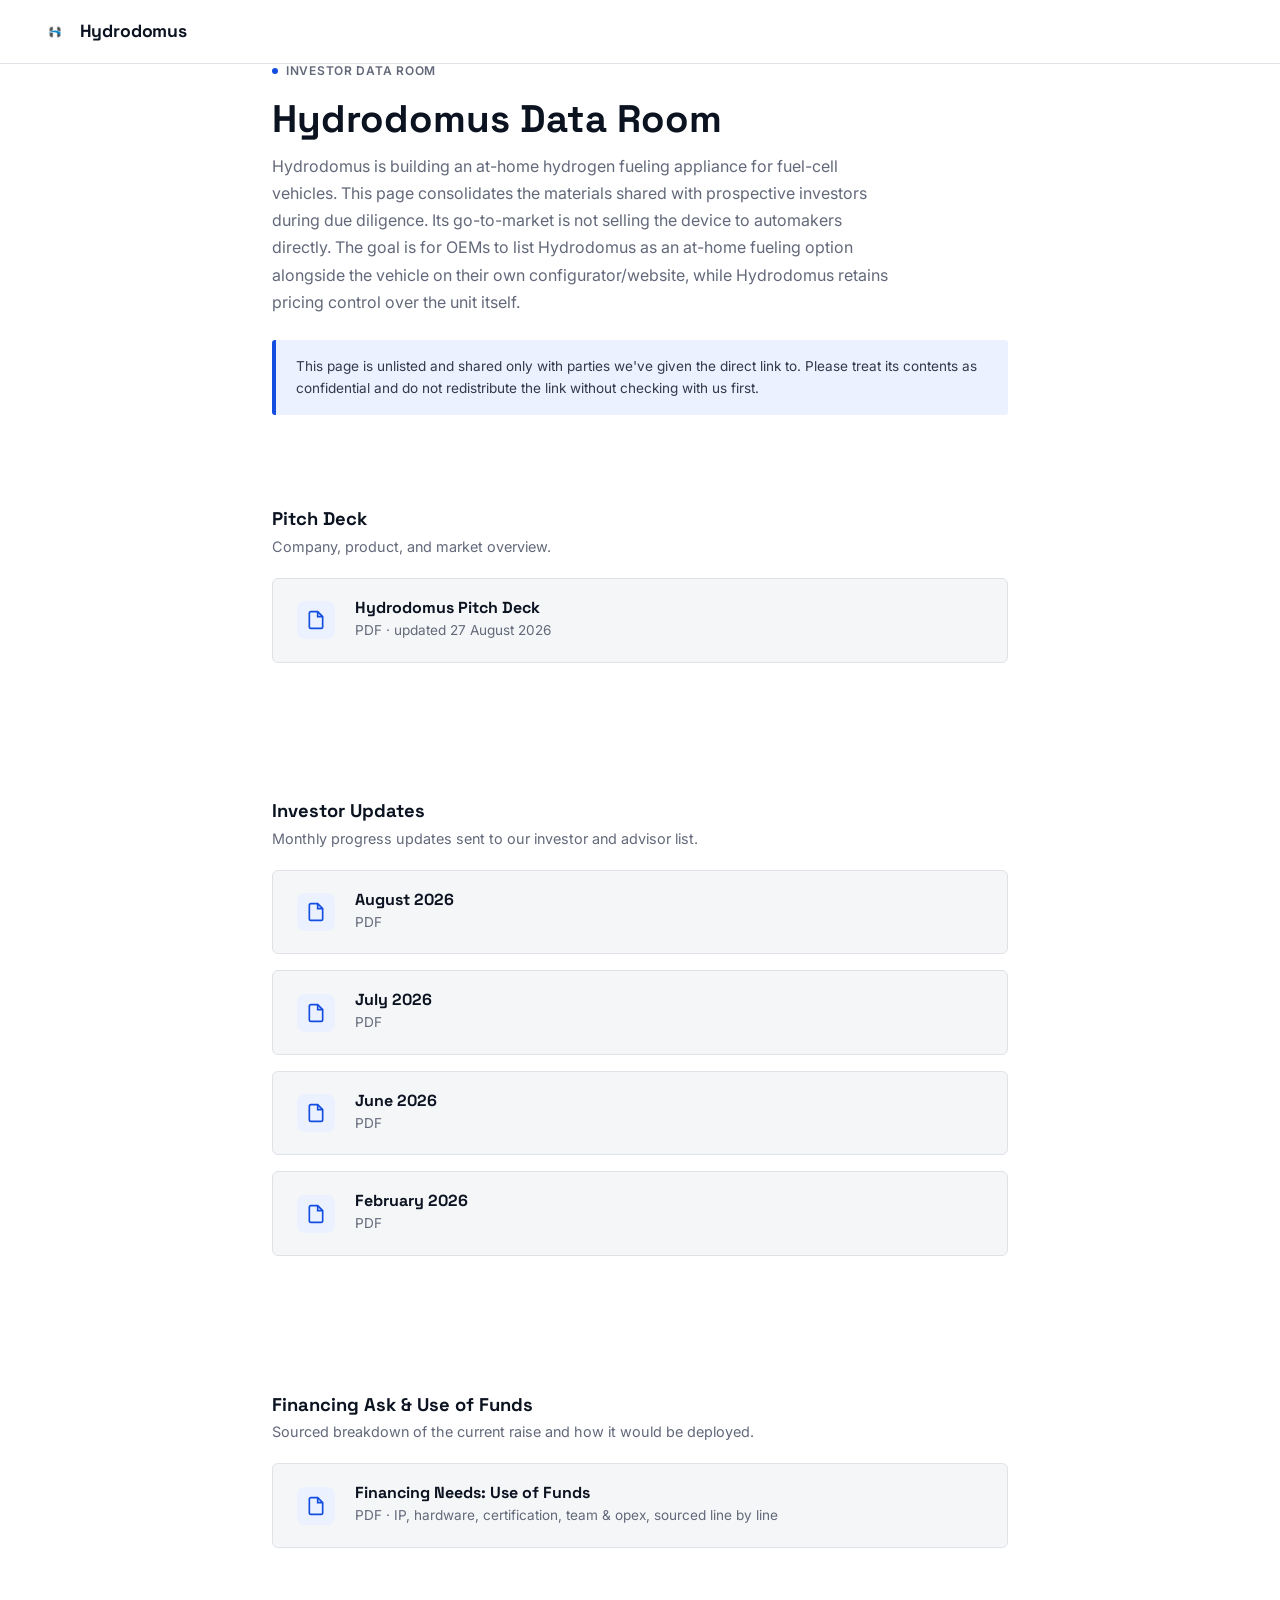
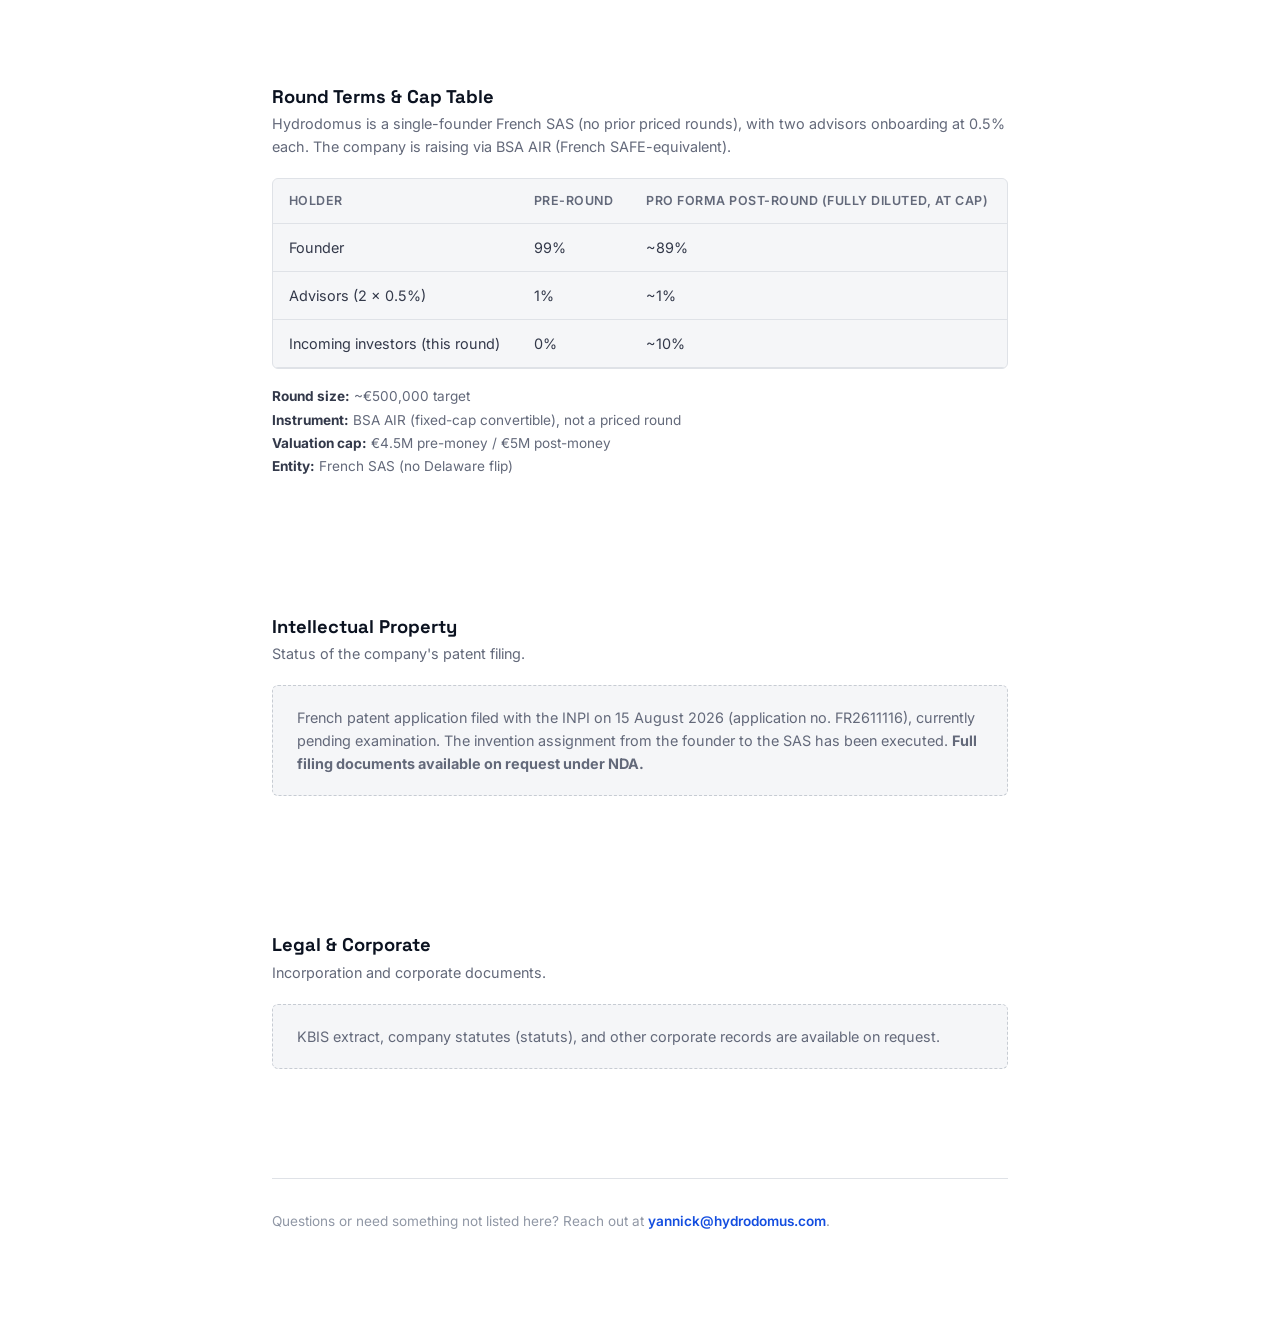
==== dataroom/index.html @ 07fba6a0 "Update pitch deck, add dataroom and investor updates, refresh Learn academy copy Co-Authored-By: Cla" ====
<!DOCTYPE html>
<html lang="en">
<head>
  <meta charset="UTF-8" />
  <meta name="viewport" content="width=device-width, initial-scale=1.0" />
  <title>Hydrodomus Data Room</title>
  <meta name="description" content="Hydrodomus investor data room.">
  <meta name="robots" content="noindex, nofollow">
  <link rel="icon" href="../assets/images/logo-removebg.png">
  <link rel="preconnect" href="https://fonts.googleapis.com">
  <link rel="preconnect" href="https://fonts.gstatic.com" crossorigin>
  <link rel="stylesheet" href="https://fonts.googleapis.com/css2?family=Space+Grotesk:wght@300;400;500;600;700&family=Inter:ital,wght@0,300;0,400;0,500;0,600;1,400&display=swap">
  <link rel="stylesheet" href="../assets/css/style.css" />
  <style>
    .dr-container { max-width: 800px; margin: 3.5rem auto 6rem; padding: 0 2rem; }
    .dr-header { margin-bottom: 2.5rem; }
    .dr-tag {
      display: inline-flex; align-items: center; gap: 0.5rem;
      font-size: 0.75rem; font-weight: 600; letter-spacing: 0.06em; text-transform: uppercase;
      color: var(--text-3); margin-bottom: 1rem;
    }
    .dr-tag::before { content: ''; width: 6px; height: 6px; border-radius: 50%; background: var(--blue); }
    .dr-header h1 { font-family: var(--font-display); font-size: clamp(1.8rem, 3vw, 2.4rem); color: var(--navy); margin-bottom: 0.75rem; }
    .dr-header p { color: var(--text-3); line-height: 1.7; max-width: 620px; }
    .dr-confidential {
      margin-top: 1.5rem;
      background: var(--blue-light);
      border-left: 4px solid var(--blue);
      border-radius: var(--radius-sm);
      padding: 1rem 1.25rem;
      font-size: 0.85rem;
      color: var(--text-2);
      line-height: 1.6;
    }
    .dr-section { margin: 3rem 0; }
    .dr-section h2 {
      font-family: var(--font-display); font-size: 1.15rem; color: var(--navy);
      margin-bottom: 0.35rem;
    }
    .dr-section > p.dr-desc { color: var(--text-3); font-size: 0.9rem; margin-bottom: 1.25rem; }
    .resource-grid { display: grid; grid-template-columns: 1fr; gap: 1rem; }
    .resource-card {
      display: flex; align-items: center; gap: 1.25rem;
      padding: 1.25rem 1.5rem;
      background: var(--bg); border: 1px solid var(--border); border-radius: var(--radius);
      transition: all 0.15s;
    }
    a.resource-card:hover { border-color: var(--blue); background: white; box-shadow: var(--shadow); }
    .resource-icon {
      width: 38px; height: 38px; flex-shrink: 0; border-radius: 8px;
      background: var(--blue-light); color: var(--blue);
      display: flex; align-items: center; justify-content: center;
    }
    .resource-info h3 { font-size: 1rem; margin-bottom: 0.15rem; color: var(--navy); }
    .resource-info p { font-size: 0.85rem; color: var(--text-3); }
    .dr-note-card {
      padding: 1.25rem 1.5rem;
      background: var(--bg); border: 1px dashed var(--border-2); border-radius: var(--radius);
      font-size: 0.9rem; color: var(--text-3);
    }
    .dr-table { width: 100%; border-collapse: collapse; font-size: 0.9rem; }
    .dr-table th, .dr-table td { text-align: left; padding: 0.75rem 1rem; border-bottom: 1px solid var(--border); }
    .dr-table th { color: var(--text-3); font-weight: 600; font-size: 0.78rem; text-transform: uppercase; letter-spacing: 0.04em; }
    .dr-table td { color: var(--text-2); }
    .dr-table-wrap { border: 1px solid var(--border); border-radius: var(--radius); overflow: hidden; background: var(--bg); }
    .dr-terms { margin-top: 1rem; font-size: 0.85rem; color: var(--text-3); line-height: 1.7; }
    .dr-terms strong { color: var(--text-2); }
    .dr-footer {
      margin-top: 4rem; padding-top: 2rem; border-top: 1px solid var(--border);
      font-size: 0.85rem; color: var(--text-4);
    }
    .dr-footer a { color: var(--blue); font-weight: 600; }
  </style>
</head>
<body>

<nav class="nav nav-minimal" id="main-nav">
  <a href="../index.html" class="nav-logo">
    <img src="../assets/images/logo-removebg.png" alt="Hydrodomus">
    <span class="nav-logo-name">Hydrodomus</span>
  </a>
</nav>

<div class="dr-container">
  <header class="dr-header">
    <span class="dr-tag">Investor Data Room</span>
    <h1>Hydrodomus Data Room</h1>
    <p>Hydrodomus is building an at-home hydrogen fueling appliance for fuel-cell vehicles. This page consolidates the materials shared with prospective investors during due diligence. Its go-to-market is not selling the device to automakers directly. The goal is for OEMs to list Hydrodomus as an at-home fueling option alongside the vehicle on their own configurator/website, while Hydrodomus retains pricing control over the unit itself.</p>
    <div class="dr-confidential">
      This page is unlisted and shared only with parties we've given the direct link to. Please treat its contents as confidential and do not redistribute the link without checking with us first.
    </div>
  </header>

  <section class="dr-section">
    <h2>Pitch Deck</h2>
    <p class="dr-desc">Company, product, and market overview.</p>
    <div class="resource-grid">
      <a href="../assets/docs/pitchdeck.pdf" class="resource-card" target="_blank" rel="noopener">
        <div class="resource-icon"><svg width="20" height="20" viewBox="0 0 24 24" fill="none" stroke="currentColor" stroke-width="2"><path d="M14 2H6a2 2 0 0 0-2 2v16a2 2 0 0 0 2 2h12a2 2 0 0 0 2-2V8z"/><path d="M14 2v6h6"/></svg></div>
        <div class="resource-info">
          <h3>Hydrodomus Pitch Deck</h3>
          <p>PDF · updated 27 August 2026</p>
        </div>
      </a>
    </div>
  </section>

  <section class="dr-section">
    <h2>Investor Updates</h2>
    <p class="dr-desc">Monthly progress updates sent to our investor and advisor list.</p>
    <div class="resource-grid">
      <a href="../assets/docs/investor-update-august-2026.pdf" class="resource-card" target="_blank" rel="noopener">
        <div class="resource-icon"><svg width="20" height="20" viewBox="0 0 24 24" fill="none" stroke="currentColor" stroke-width="2"><path d="M14 2H6a2 2 0 0 0-2 2v16a2 2 0 0 0 2 2h12a2 2 0 0 0 2-2V8z"/><path d="M14 2v6h6"/></svg></div>
        <div class="resource-info"><h3>August 2026</h3><p>PDF</p></div>
      </a>
      <a href="../assets/docs/investor-update-july-2026.pdf" class="resource-card" target="_blank" rel="noopener">
        <div class="resource-icon"><svg width="20" height="20" viewBox="0 0 24 24" fill="none" stroke="currentColor" stroke-width="2"><path d="M14 2H6a2 2 0 0 0-2 2v16a2 2 0 0 0 2 2h12a2 2 0 0 0 2-2V8z"/><path d="M14 2v6h6"/></svg></div>
        <div class="resource-info"><h3>July 2026</h3><p>PDF</p></div>
      </a>
      <a href="../assets/docs/investor-update-june-2026.pdf" class="resource-card" target="_blank" rel="noopener">
        <div class="resource-icon"><svg width="20" height="20" viewBox="0 0 24 24" fill="none" stroke="currentColor" stroke-width="2"><path d="M14 2H6a2 2 0 0 0-2 2v16a2 2 0 0 0 2 2h12a2 2 0 0 0 2-2V8z"/><path d="M14 2v6h6"/></svg></div>
        <div class="resource-info"><h3>June 2026</h3><p>PDF</p></div>
      </a>
      <a href="../assets/docs/investor-update-february-2026.pdf" class="resource-card" target="_blank" rel="noopener">
        <div class="resource-icon"><svg width="20" height="20" viewBox="0 0 24 24" fill="none" stroke="currentColor" stroke-width="2"><path d="M14 2H6a2 2 0 0 0-2 2v16a2 2 0 0 0 2 2h12a2 2 0 0 0 2-2V8z"/><path d="M14 2v6h6"/></svg></div>
        <div class="resource-info"><h3>February 2026</h3><p>PDF</p></div>
      </a>
    </div>
  </section>

  <section class="dr-section">
    <h2>Financing Ask &amp; Use of Funds</h2>
    <p class="dr-desc">Sourced breakdown of the current raise and how it would be deployed.</p>
    <div class="resource-grid">
      <a href="../assets/docs/financing-needs.pdf" class="resource-card" target="_blank" rel="noopener">
        <div class="resource-icon"><svg width="20" height="20" viewBox="0 0 24 24" fill="none" stroke="currentColor" stroke-width="2"><path d="M14 2H6a2 2 0 0 0-2 2v16a2 2 0 0 0 2 2h12a2 2 0 0 0 2-2V8z"/><path d="M14 2v6h6"/></svg></div>
        <div class="resource-info">
          <h3>Financing Needs: Use of Funds</h3>
          <p>PDF · IP, hardware, certification, team &amp; opex, sourced line by line</p>
        </div>
      </a>
    </div>
  </section>

  <section class="dr-section">
    <h2>Round Terms &amp; Cap Table</h2>
    <p class="dr-desc">Hydrodomus is a single-founder French SAS (no prior priced rounds), with two advisors onboarding at 0.5% each. The company is raising via BSA AIR (French SAFE-equivalent).</p>
    <div class="dr-table-wrap">
      <table class="dr-table">
        <thead>
          <tr><th>Holder</th><th>Pre-round</th><th>Pro forma post-round (fully diluted, at cap)</th></tr>
        </thead>
        <tbody>
          <tr><td>Founder</td><td>99%</td><td>~89%</td></tr>
          <tr><td>Advisors (2 × 0.5%)</td><td>1%</td><td>~1%</td></tr>
          <tr><td>Incoming investors (this round)</td><td>0%</td><td>~10%</td></tr>
        </tbody>
      </table>
    </div>
    <div class="dr-terms">
      <strong>Round size:</strong> ~€500,000 target<br>
      <strong>Instrument:</strong> BSA AIR (fixed-cap convertible), not a priced round<br>
      <strong>Valuation cap:</strong> €4.5M pre-money / €5M post-money<br>
      <strong>Entity:</strong> French SAS (no Delaware flip)
    </div>
  </section>

  <section class="dr-section">
    <h2>Intellectual Property</h2>
    <p class="dr-desc">Status of the company's patent filing.</p>
    <div class="dr-note-card">
      French patent application filed with the INPI on 15 August 2026 (application no. FR2611116), currently pending examination. The invention assignment from the founder to the SAS has been executed. <strong>Full filing documents available on request under NDA.</strong>
    </div>
  </section>

  <section class="dr-section">
    <h2>Legal &amp; Corporate</h2>
    <p class="dr-desc">Incorporation and corporate documents.</p>
    <div class="dr-note-card">
      KBIS extract, company statutes (statuts), and other corporate records are available on request.
    </div>
  </section>

  <div class="dr-footer">
    Questions or need something not listed here? Reach out at <a href="mailto:yannick@hydrodomus.com">yannick@hydrodomus.com</a>.
  </div>
</div>

</body>
</html>
---- assets/css/style.css ----
/* =============================================
   HYDRODOMUS — Light / Sharp Design System
   ============================================= */

/* --- Custom Properties --- */
:root {
  --white:    #FFFFFF;
  --bg:       #F5F6F8;
  --bg-alt:   #EEF0F3;
  --border:   #DFE2E7;
  --border-2: #C7CCD3;

  --navy:     #0B1220;
  --navy-2:   #16233A;
  --navy-3:   #24344F;

  --blue:       #144EE0;
  --blue-mid:   #0F3AAE;
  --blue-light: #EBF1FF;
  --blue-dim:   rgba(20, 78, 224, 0.09);

  --green:       #059669;
  --green-light: #ECFDF5;

  --red:       #DC2626;
  --red-light: #FEF2F2;

  --text:   #0B1220;
  --text-2: #33394A;
  --text-3: #63697A;
  --text-4: #9198A6;

  --shadow-xs: 0 1px 0 rgba(11,18,32,0.06);
  --shadow-sm: 0 1px 2px rgba(11,18,32,0.10);
  --shadow:    0 2px 10px rgba(11,18,32,0.10);
  --shadow-lg: 0 10px 28px rgba(11,18,32,0.14);

  --font-display: 'Space Grotesk', sans-serif;
  --font-body:    'Inter', sans-serif;

  --section-py: clamp(2.5rem, 3.5vw, 4rem);
  --radius:    6px;
  --radius-sm: 3px;
  --radius-lg: 16px;
}

/* Subtle grain for large flat surfaces (navy sections, hero scrim) —
   inline SVG turbulence, no extra asset request. */
.bg-grain {
  position: relative;
}
.bg-grain::after,
.section-navy::after,
.pitch-card::after {
  content: '';
  position: absolute; inset: 0;
  pointer-events: none;
  opacity: 0.05;
  background-image: url("data:image/svg+xml,%3Csvg xmlns='http://www.w3.org/2000/svg' width='120' height='120'%3E%3Cfilter id='n'%3E%3CfeTurbulence type='fractalNoise' baseFrequency='0.85' numOctaves='2' stitchTiles='stitch'/%3E%3C/filter%3E%3Crect width='100%25' height='100%25' filter='url(%23n)'/%3E%3C/svg%3E");
}

/* --- Reset --- */
*, *::before, *::after { box-sizing: border-box; margin: 0; padding: 0; }
html { scroll-behavior: smooth; font-size: 16px; }
body {
  font-family: var(--font-body);
  background: var(--white);
  color: var(--text);
  line-height: 1.6;
  overflow-x: hidden;
  -webkit-font-smoothing: antialiased;
}
img { max-width: 100%; display: block; }
a { text-decoration: none; color: inherit; }
button { font-family: inherit; cursor: pointer; }

/* --- Typography --- */
h1, h2, h3, h4, h5 {
  font-family: var(--font-display);
  color: var(--navy);
  line-height: 1.15;
}
.display-title {
  font-size: clamp(2.8rem, 5.5vw, 5.5rem);
  font-weight: 700;
  letter-spacing: -0.03em;
  line-height: 1.05;
}
.section-title {
  font-size: clamp(1.75rem, 3.2vw, 2.75rem);
  font-weight: 700;
  letter-spacing: -0.025em;
}
.section-tag {
  display: inline-flex;
  align-items: center;
  gap: 0.4rem;
  font-size: 0.72rem;
  font-weight: 700;
  letter-spacing: 0.12em;
  text-transform: uppercase;
  color: var(--blue);
  margin-bottom: 0.875rem;
}
.section-tag::before {
  content: '';
  display: inline-block;
  width: 16px; height: 2px;
  background: var(--blue);
  border-radius: 1px;
}
.section-sub {
  font-size: 1.05rem;
  color: var(--text-3);
  max-width: 560px;
  line-height: 1.75;
  margin-top: 1rem;
}
.blue-text { color: var(--blue); }

/* --- Container --- */
.container {
  max-width: 1160px;
  margin: 0 auto;
  padding: 0 2rem;
}

/* =========================================
   NAVIGATION
   ========================================= */
.nav {
  position: fixed;
  top: 0; left: 0; right: 0;
  z-index: 200;
  height: 64px;
  display: flex;
  align-items: center;
  justify-content: space-between;
  padding: 0 2.5rem;
  background: rgba(255,255,255,0.94);
  backdrop-filter: blur(10px);
  -webkit-backdrop-filter: blur(10px);
  border-bottom: 1px solid var(--border);
  transition: background 0.2s, box-shadow 0.2s;
}
.nav.scrolled {
  background: rgba(255,255,255,0.99);
  box-shadow: var(--shadow-sm);
}
.nav-logo {
  display: flex;
  align-items: center;
  gap: 0.6rem;
}
.nav-logo img { height: 30px; }
.nav-logo-name {
  font-family: var(--font-display);
  font-size: 1.1rem;
  font-weight: 700;
  color: var(--navy);
  letter-spacing: -0.01em;
}
.nav-links {
  display: flex;
  align-items: center;
  gap: 0.25rem;
  list-style: none;
}
.nav-links a {
  display: inline-block;
  font-size: 0.875rem;
  font-weight: 600;
  color: var(--text-3);
  padding: 0.4rem 0.75rem;
  border-radius: var(--radius-sm);
  transition: color 0.15s, background 0.15s;
}
.nav-links a:hover { color: var(--navy); background: var(--bg); }
.nav-links a.active { color: var(--blue); background: var(--blue-dim); }
.nav-right {
  display: flex;
  align-items: center;
  gap: 0.5rem;
}
.lang-btn {
  background: none;
  border: 1px solid var(--border);
  color: var(--text-3);
  padding: 0.3rem 0.65rem;
  border-radius: var(--radius-sm);
  font-size: 0.75rem;
  font-weight: 700;
  letter-spacing: 0.05em;
  transition: all 0.15s;
}
.lang-btn:hover { border-color: var(--blue); color: var(--blue); }
.lang-btn.active { border-color: var(--blue); color: var(--blue); background: var(--blue-dim); }
.hamburger {
  display: none;
  flex-direction: column;
  gap: 4.5px;
  background: none;
  border: none;
  padding: 6px;
}
.hamburger span {
  display: block; width: 22px; height: 2px;
  background: var(--navy); border-radius: 1px; transition: all 0.3s;
}
.mobile-menu {
  display: none; position: fixed; inset: 0; z-index: 199;
  background: var(--white); flex-direction: column;
  align-items: center; justify-content: center; gap: 0.5rem;
  padding: 2rem;
}
.mobile-menu.open { display: flex; }
.mobile-menu a {
  font-family: var(--font-display);
  font-size: 1.8rem; font-weight: 700;
  color: var(--navy); padding: 0.6rem 1.5rem;
  border-radius: var(--radius); width: 100%; text-align: center;
  transition: background 0.15s;
}
.mobile-menu a:hover { background: var(--bg); }
.mobile-close {
  position: absolute; top: 1.25rem; right: 1.75rem;
  background: none; border: none;
  color: var(--text-3); font-size: 1.5rem; line-height: 1;
}
.mobile-lang { display: flex; gap: 0.5rem; margin-top: 1.5rem; }

/* =========================================
   BUTTONS
   ========================================= */
.btn {
  display: inline-flex; align-items: center; gap: 0.5rem;
  padding: 0.75rem 1.75rem;
  border-radius: var(--radius-sm);
  font-family: var(--font-display);
  font-weight: 600; font-size: 0.9rem;
  letter-spacing: 0.01em;
  cursor: pointer; border: none;
  transition: all 0.15s ease; white-space: nowrap;
}
.btn-primary {
  background: var(--blue);
  color: #fff;
  box-shadow: var(--shadow-xs);
}
.btn-primary:hover {
  background: var(--blue-mid);
  transform: translateY(-1px);
  box-shadow: var(--shadow-sm);
}
.btn-primary:active { transform: translateY(0); }
.btn-outline {
  background: var(--white); color: var(--navy);
  border: 1.5px solid var(--border-2);
}
.btn-outline:hover {
  border-color: var(--navy); background: var(--bg);
  transform: translateY(-1px);
}
.btn-white {
  background: var(--white); color: var(--navy);
  box-shadow: var(--shadow-sm);
}
.btn-white:hover { transform: translateY(-1px); box-shadow: var(--shadow); }
.btn-sm { padding: 0.55rem 1.2rem; font-size: 0.82rem; }

/* =========================================
   CARD
   ========================================= */
.card {
  background: var(--white);
  border: 1px solid var(--border);
  border-radius: var(--radius);
  box-shadow: var(--shadow-xs);
  transition: box-shadow 0.2s, border-color 0.2s;
}
.card:hover {
  box-shadow: var(--shadow);
  border-color: var(--border-2);
}
.card-blue { border-top: 3px solid var(--blue); }

/* =========================================
   SECTIONS
   ========================================= */
section { padding: var(--section-py) 0; }
.section-white { background: var(--white); }
.section-gray  { background: var(--bg); }
.section-navy  {
  position: relative;
  overflow: hidden;
  background: var(--navy);
  color: #fff;
}
.section-navy h2, .section-navy h3 { color: #fff; }
.section-navy .section-tag { color: rgba(255,255,255,0.55); }
.section-navy .section-tag::before { background: rgba(255,255,255,0.45); }
.section-navy .section-sub { color: rgba(255,255,255,0.6); }

.section-head { margin-bottom: 2rem; text-align: center; }
.section-head .section-sub { margin-left: auto; margin-right: auto; }
hr.section-divider {
  border: none;
  border-top: 1px solid var(--border);
  margin: 0;
}

/* =========================================
   PLACEHOLDER PAGE (home / how-it-works / waitlist)
   ========================================= */
.placeholder-hero {
  min-height: calc(100vh - 64px);
  display: flex;
  align-items: center;
  justify-content: center;
  text-align: center;
  padding: 8rem 0 5rem;
  background: var(--white);
  position: relative;
  overflow: hidden;
}
.placeholder-hero::before {
  content: '';
  position: absolute; inset: 0;
  background-image: radial-gradient(circle at 1px 1px, rgba(11,18,32,0.06) 1px, transparent 0);
  background-size: 26px 26px;
  pointer-events: none;
}
.placeholder-inner { position: relative; z-index: 1; }
.placeholder-eyebrow {
  display: inline-flex; align-items: center; gap: 0.5rem;
  background: var(--blue-light);
  border: 1px solid rgba(20,78,224,0.18);
  padding: 0.35rem 0.875rem;
  border-radius: var(--radius-sm);
  font-size: 0.76rem; font-weight: 700;
  color: var(--blue); letter-spacing: 0.08em; text-transform: uppercase;
  margin-bottom: 1.5rem;
}
.placeholder-title {
  font-size: clamp(2.4rem, 5vw, 4rem);
  font-weight: 700; letter-spacing: -0.03em;
  color: var(--navy); margin-bottom: 1rem;
}
.placeholder-sub {
  font-size: 1.05rem; color: var(--text-3);
  max-width: 480px; margin: 0 auto;
  line-height: 1.7;
}
/* =========================================
   HOME — locked single-screen page (no scroll)
   ========================================= */
body.canvas-page {
  height: 100vh;
  overflow: hidden;
  background: linear-gradient(180deg, #E3E3E4 0%, #ECECED 55%, #F7F7F7 100%);
}
/* Nav blends into the page instead of sitting as a separate bar —
   it sits above the full-screen particle field, background transparent
   so particles drift behind it too. */
body.canvas-page .nav {
  position: relative;
  z-index: 2;
  background: transparent;
  border-bottom: none;
  backdrop-filter: none;
  -webkit-backdrop-filter: none;
  box-shadow: none;
}
body.canvas-page .nav.scrolled { background: transparent; box-shadow: none; }

.chem-stage {
  position: fixed;
  inset: 0;
  z-index: 1;
  overflow: hidden;
}
/* faint technical dot-grid behind the particle field, same pattern used
   on the placeholder page headers — the canvas itself is transparent
   (clearRect only), so this shows through everywhere the particles don't. */
.chem-stage-home::before {
  content: '';
  position: absolute; inset: 0;
  background-image: radial-gradient(circle at 1px 1px, rgba(11,18,32,0.08) 1px, transparent 0);
  background-size: 28px 28px;
  pointer-events: none;
}
#chem-canvas {
  position: absolute;
  inset: 0;
  width: 100%;
  height: 100%;
  display: block;
  touch-action: none;
}
.chem-hero-text {
  position: absolute;
  left: 0; right: 0; top: 50%;
  transform: translateY(-50%);
  z-index: 2;
  text-align: center;
  pointer-events: none;
  padding: 0 2rem;
}
/* Keeps the headline legible no matter what the particle animation is
   doing behind it (the compression stage gathers a dense cluster right
   at screen center) — a soft plate the text always reads against,
   without ever fully hiding the animation. */
.chem-hero-scrim {
  position: absolute;
  inset: -0.5rem -1.5rem;
  z-index: -1;
  background: radial-gradient(ellipse at center, rgba(245,246,248,0.4) 0%, rgba(245,246,248,0.18) 55%, transparent 80%);
}
.chem-headline {
  font-family: var(--font-display);
  font-size: clamp(1.6rem, 4vw, 3rem);
  font-weight: 700; color: var(--navy);
  letter-spacing: -0.03em;
  line-height: 1.15;
}
.chem-subline {
  margin-top: 0.75rem;
  font-family: var(--font-body);
  font-size: clamp(0.95rem, 1.6vw, 1.15rem);
  font-weight: 500;
  color: var(--text-3);
}
.chem-caption-wrap {
  position: absolute;
  left: 0; right: 0; bottom: 2.75rem;
  z-index: 2;
  text-align: center;
  pointer-events: none;
}
.chem-caption-title {
  font-family: var(--font-display);
  font-size: clamp(1.3rem, 2.6vw, 1.9rem);
  font-weight: 700; color: var(--navy);
  letter-spacing: -0.02em;
  transition: opacity 0.2s ease;
}
.chem-progress-track {
  position: absolute;
  left: 0; right: 0; bottom: 0;
  height: 3px;
  background: rgba(11,18,32,0.08);
  z-index: 2;
}
.chem-progress-bar {
  height: 100%;
  width: 0%;
  background: var(--blue);
}

/* =========================================
   FOOTER
   ========================================= */
footer {
  background: var(--bg);
  border-top: 1px solid var(--border);
  padding: 3rem 0 2rem;
}
.footer-grid {
  display: grid; grid-template-columns: 2fr 1fr 1fr;
  gap: 3.5rem; margin-bottom: 2.5rem;
}
.footer-brand-logo {
  display: flex; align-items: center; gap: 0.6rem; margin-bottom: 0.875rem;
}
.footer-brand-logo img { height: 28px; }
.footer-brand-logo span { font-family: var(--font-display); font-size: 1.05rem; font-weight: 700; color: var(--navy); }
.footer-brand p { font-size: 0.875rem; color: var(--text-3); line-height: 1.7; max-width: 280px; }
.footer-col h4 {
  font-family: var(--font-display);
  font-size: 0.76rem; font-weight: 700; letter-spacing: 0.1em;
  text-transform: uppercase; color: var(--text-3); margin-bottom: 1.125rem;
}
.footer-col ul { list-style: none; display: flex; flex-direction: column; gap: 0.55rem; }
.footer-col a { font-size: 0.875rem; color: var(--text-3); transition: color 0.15s; }
.footer-col a:hover { color: var(--navy); }
.footer-bottom {
  border-top: 1px solid var(--border); padding-top: 1.5rem;
  display: flex; justify-content: space-between; align-items: center;
}
.footer-bottom p { font-size: 0.8rem; color: var(--text-4); }
.footer-badge { display: flex; align-items: center; gap: 0.6rem; }
.footer-badge span { font-size: 0.72rem; color: var(--text-4); }
.footer-badge img { height: 30px; width: auto; display: block; }

/* =========================================
   PAGE HEADER
   ========================================= */
.page-header {
  padding: calc(var(--section-py) + 3.5rem) 0 var(--section-py);
  background: var(--bg);
  border-bottom: 1px solid var(--border);
  text-align: center;
}
.page-header-title {
  font-size: clamp(2.5rem, 5vw, 4.5rem);
  font-weight: 700; letter-spacing: -0.035em;
  color: var(--navy); margin-bottom: 1.25rem;
}
.page-header-sub { font-size: 1.05rem; color: var(--text-3); max-width: 540px; margin: 0 auto; line-height: 1.75; }

/* =========================================
   CONTACT PAGE
   ========================================= */
.contact-grid {
  display: grid; grid-template-columns: 1.3fr 1fr;
  gap: 5rem; align-items: flex-start;
}
.form-group { margin-bottom: 1.375rem; }
.form-label { display: block; font-size: 0.85rem; font-weight: 600; color: var(--navy-2); margin-bottom: 0.45rem; }
.form-input, .form-textarea, .form-select {
  width: 100%;
  background: var(--white); border: 1.5px solid var(--border);
  border-radius: var(--radius); padding: 0.875rem 1.1rem;
  color: var(--text); font-family: var(--font-body);
  font-size: 0.925rem; transition: all 0.15s; outline: none;
}
.form-input:hover, .form-textarea:hover, .form-select:hover { border-color: var(--border-2); }
.form-input:focus, .form-textarea:focus, .form-select:focus {
  border-color: var(--blue);
  box-shadow: 0 0 0 3px rgba(20,78,224,0.12);
}
.form-textarea { min-height: 140px; resize: vertical; }
.form-select {
  appearance: none; -webkit-appearance: none;
  padding-right: 2.75rem;
  background-image: url("data:image/svg+xml,%3Csvg xmlns='http://www.w3.org/2000/svg' width='16' height='16' viewBox='0 0 24 24' fill='none' stroke='%2363697A' stroke-width='2' stroke-linecap='round' stroke-linejoin='round'%3E%3Cpolyline points='6,9 12,15 18,9'/%3E%3C/svg%3E");
  background-repeat: no-repeat;
  background-position: right 1rem center;
}
.form-select option { background: var(--white); }
.form-row { display: grid; grid-template-columns: 1fr 1fr; gap: 1rem; }
.contact-info-section h3 { font-family: var(--font-display); font-size: 1.05rem; font-weight: 600; color: var(--navy); margin-bottom: 1.25rem; }
.contact-info-item {
  display: flex; gap: 1rem; align-items: center;
  padding: 1rem 1.25rem;
  background: var(--white); border: 1px solid var(--border);
  border-radius: var(--radius); box-shadow: var(--shadow-xs);
  margin-bottom: 0.75rem;
  transition: box-shadow 0.2s, border-color 0.2s, transform 0.2s;
}
.contact-info-item:hover {
  box-shadow: var(--shadow); border-color: var(--border-2); transform: translateY(-1px);
}
.contact-info-icon {
  flex-shrink: 0; display: flex; align-items: center; justify-content: center;
  width: 38px; height: 38px; border-radius: 999px;
  background: var(--blue-dim); color: var(--blue);
}
.contact-info-label { font-size: 0.72rem; font-weight: 700; letter-spacing: 0.08em; text-transform: uppercase; color: var(--text-3); margin-bottom: 0.15rem; }
.contact-info-value { font-size: 0.9rem; color: var(--navy); font-weight: 500; }
.hiring-box {
  padding: 1.75rem; background: var(--blue-dim);
  border: 1px solid rgba(20,78,224,0.18);
  border-radius: var(--radius); margin-top: 1.75rem;
}
.hiring-box-tag { font-size: 0.72rem; font-weight: 700; letter-spacing: 0.1em; text-transform: uppercase; color: var(--blue); margin-bottom: 0.75rem; }
.hiring-box p { font-size: 0.875rem; color: var(--text-3); line-height: 1.7; }

/* =========================================
   WAITLIST — one-question-at-a-time flow
   ========================================= */
.qflow-section {
  min-height: calc(100vh - 64px);
  display: flex; align-items: center; justify-content: center;
  background: var(--white);
  padding: 7rem 2rem 4rem;
}
.qflow-wrap { width: 100%; max-width: 560px; }
.qflow-progress {
  display: flex; gap: 0.4rem; margin-bottom: 2.25rem;
}
.qflow-dot {
  height: 4px; flex: 1; border-radius: 4px;
  background: var(--border); transition: background 0.2s, box-shadow 0.2s;
}
.qflow-dot.done { background: var(--blue); }
.qflow-dot.current { background: var(--blue); box-shadow: 0 0 0 3px rgba(20,78,224,0.18); }
.qflow-card {
  animation: qflowIn 0.35s ease;
}
@keyframes qflowIn {
  from { opacity: 0; transform: translateY(10px); }
  to   { opacity: 1; transform: translateY(0); }
}
.qflow-eyebrow {
  font-size: 0.76rem; font-weight: 700; letter-spacing: 0.1em;
  text-transform: uppercase; color: var(--blue); margin-bottom: 0.875rem;
}
.qflow-question {
  font-family: var(--font-display);
  font-size: clamp(1.5rem, 3.4vw, 2.1rem);
  font-weight: 700; letter-spacing: -0.025em;
  color: var(--navy); margin-bottom: 1.75rem; line-height: 1.2;
}
.qflow-input {
  width: 100%;
  background: var(--white); border: 1.5px solid var(--border);
  border-radius: var(--radius); padding: 1rem 1.25rem;
  color: var(--text); font-family: var(--font-body);
  font-size: 1.1rem; transition: all 0.15s; outline: none;
}
.qflow-input:hover { border-color: var(--border-2); }
.qflow-input:focus { border-color: var(--blue); box-shadow: 0 0 0 3px rgba(20,78,224,0.12); }
.qflow-error { font-size: 0.82rem; color: var(--red); margin-top: 0.6rem; min-height: 1.2em; }
.qflow-choices { display: flex; flex-direction: column; gap: 0.75rem; }
.qflow-choice-btn {
  display: block; width: 100%; text-align: left;
  padding: 1.05rem 1.25rem;
  border: 1.5px solid var(--border); border-radius: var(--radius);
  background: var(--white); color: var(--navy);
  font-family: var(--font-body); font-size: 0.975rem; font-weight: 500;
  cursor: pointer; transition: border-color 0.15s, background 0.15s, transform 0.15s, box-shadow 0.15s;
}
.qflow-choice-btn:hover { border-color: var(--blue); background: var(--blue-dim); transform: translateY(-1px); box-shadow: var(--shadow-sm); }
.qflow-choice-btn:active { transform: translateY(0) scale(0.99); }
.qflow-choice-btn.selected { border-color: var(--blue); background: var(--blue-dim); color: var(--blue); font-weight: 600; box-shadow: var(--shadow-sm); }
.qflow-actions {
  display: flex; align-items: center; gap: 1.25rem; margin-top: 1.5rem;
}
.qflow-back {
  font-size: 0.85rem; color: var(--text-3); cursor: pointer;
  background: none; border: none; font-family: inherit;
}
.qflow-back:hover { color: var(--navy); }
.qflow-hint { font-size: 0.78rem; color: var(--text-4); }
.qflow-done { text-align: center; }
.qflow-done-title {
  font-family: var(--font-display); font-size: clamp(1.6rem, 3.4vw, 2.2rem);
  font-weight: 700; color: var(--navy); margin-bottom: 0.875rem;
}
.qflow-done-sub { font-size: 1rem; color: var(--text-3); line-height: 1.7; }

/* =========================================
   SCROLL REVEAL
   ========================================= */
.reveal, .reveal-l, .reveal-r {
  opacity: 0; transition: opacity 0.5s ease, transform 0.5s ease;
}
.reveal   { transform: translateY(16px); }
.reveal-l { transform: translateX(-16px); }
.reveal-r { transform: translateX(16px); }
.revealed { opacity: 1 !important; transform: translate(0,0) !important; }
.d1 { transition-delay: 0.10s; }
.d2 { transition-delay: 0.18s; }
.d3 { transition-delay: 0.26s; }
.d4 { transition-delay: 0.34s; }
.d5 { transition-delay: 0.42s; }

/* =========================================
   RESPONSIVE
   ========================================= */
/* Learn article pages: minimal nav (logo + lang toggle only, no links to
   collapse), so keep the lang buttons visible instead of hiding them
   behind a hamburger that doesn't exist there. */
.nav-minimal .nav-right { display: flex; }

@media (max-width: 768px) {
  .nav-links, .nav-right { display: none; }
  .hamburger { display: flex; }
  .nav-minimal .nav-right { display: flex; }
  .contact-grid { grid-template-columns: 1fr; gap: 3rem; }
  .form-row { grid-template-columns: 1fr; }
  .footer-grid { grid-template-columns: 1fr; gap: 2rem; }
  .footer-bottom { flex-direction: column; gap: 0.5rem; text-align: center; }
}
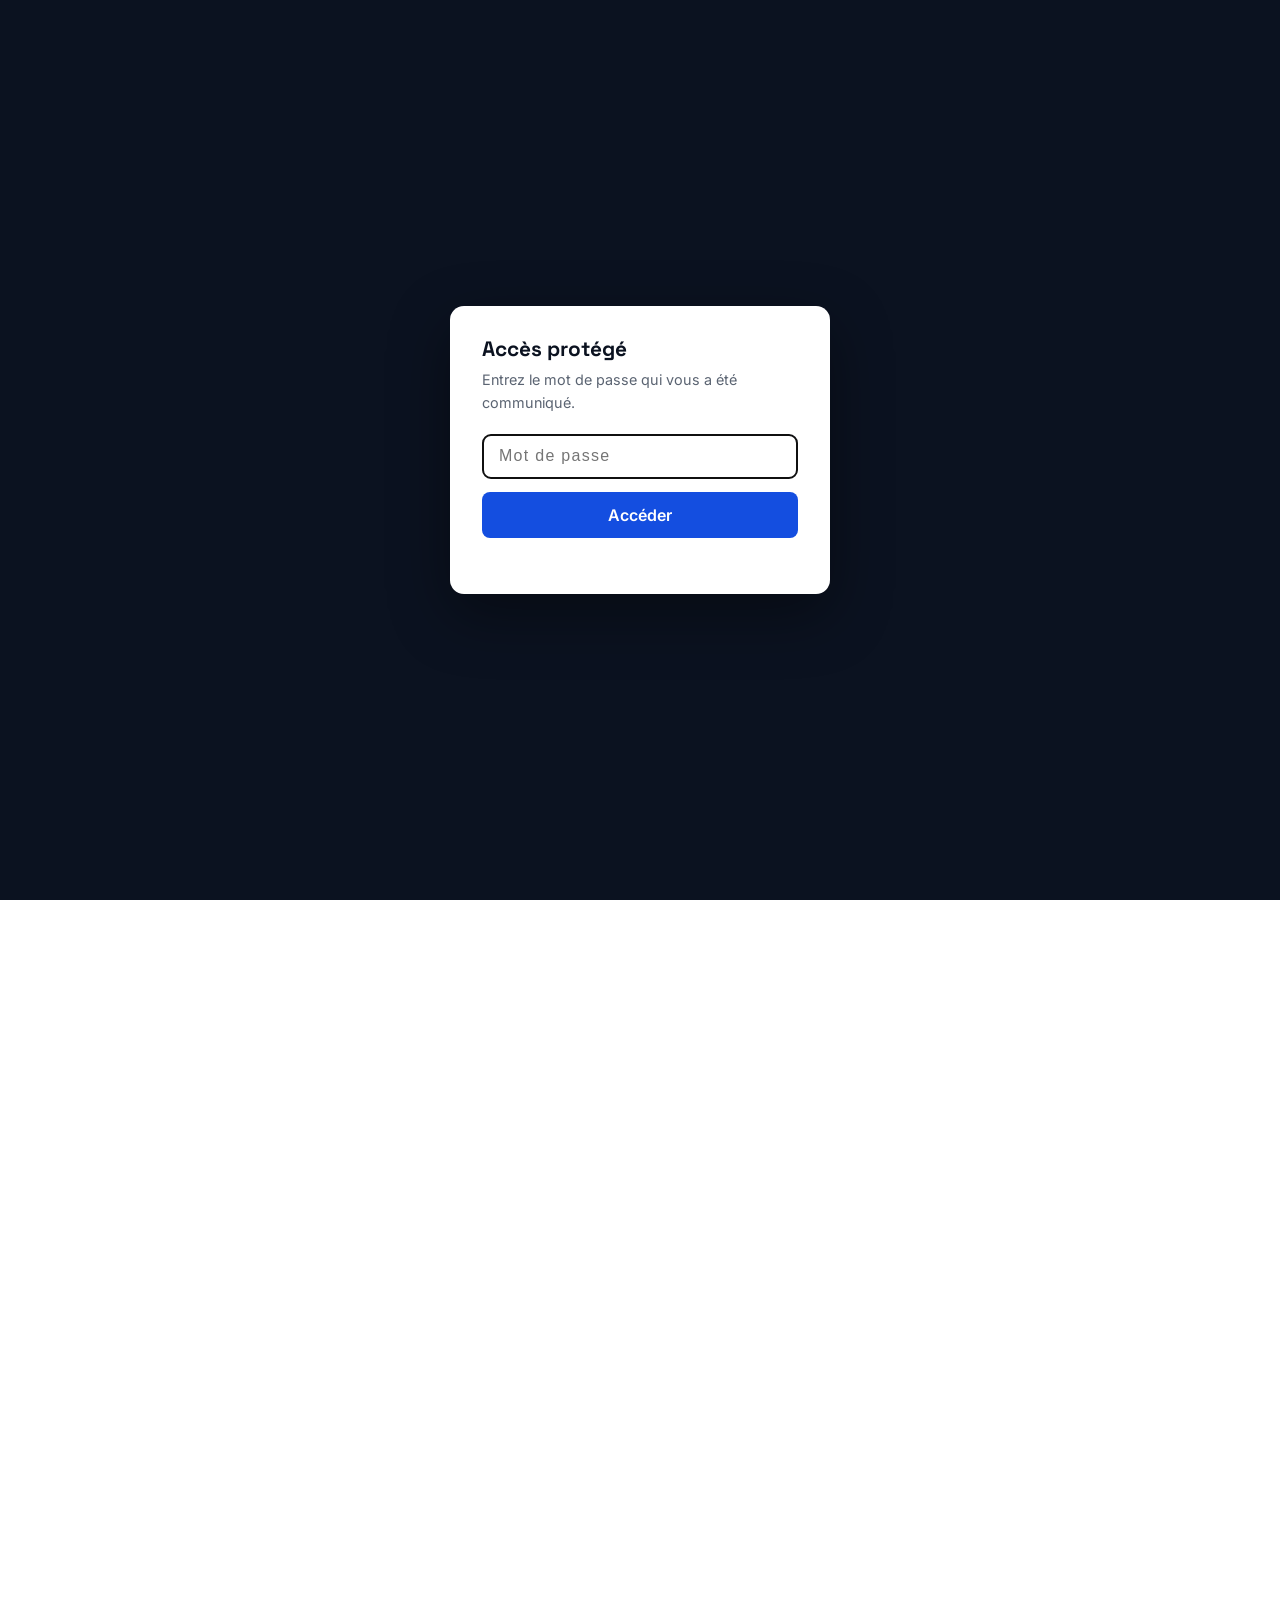
==== commit c16bb341: "Reposition site for defense: remove automotive, decentralize-hydrogen headline, MIL-STD-810 target, " ====
--- a/dataroom/index.html
+++ b/dataroom/index.html
@@ -71,6 +71,7 @@
     }
     .dr-footer a { color: var(--blue); font-weight: 600; }
   </style>
+<script src="../assets/js/gate.js" data-scope="dataroom" data-hash="c38f4609ec2153a83ab788816b18e9549b0e5bc7cd653bfa5b58e22968a5bed0"></script>
 </head>
 <body>
 
@@ -85,7 +86,7 @@
   <header class="dr-header">
     <span class="dr-tag">Investor Data Room</span>
     <h1>Hydrodomus Data Room</h1>
-    <p>Hydrodomus is building an at-home hydrogen fueling appliance for fuel-cell vehicles. This page consolidates the materials shared with prospective investors during due diligence. Its go-to-market is not selling the device to automakers directly. The goal is for OEMs to list Hydrodomus as an at-home fueling option alongside the vehicle on their own configurator/website, while Hydrodomus retains pricing control over the unit itself.</p>
+    <p>Hydrodomus is building a tactical hydrogen refueling node that produces hydrogen on site from water and electricity, to refuel hydrogen-powered drones in the field. This page consolidates the materials shared with prospective investors during due diligence. Its go-to-market is to work directly with hydrogen drone manufacturers and operators, while Hydrodomus retains pricing control over the unit itself.</p>
     <div class="dr-confidential">
       This page is unlisted and shared only with parties we've given the direct link to. Please treat its contents as confidential and do not redistribute the link without checking with us first.
     </div>
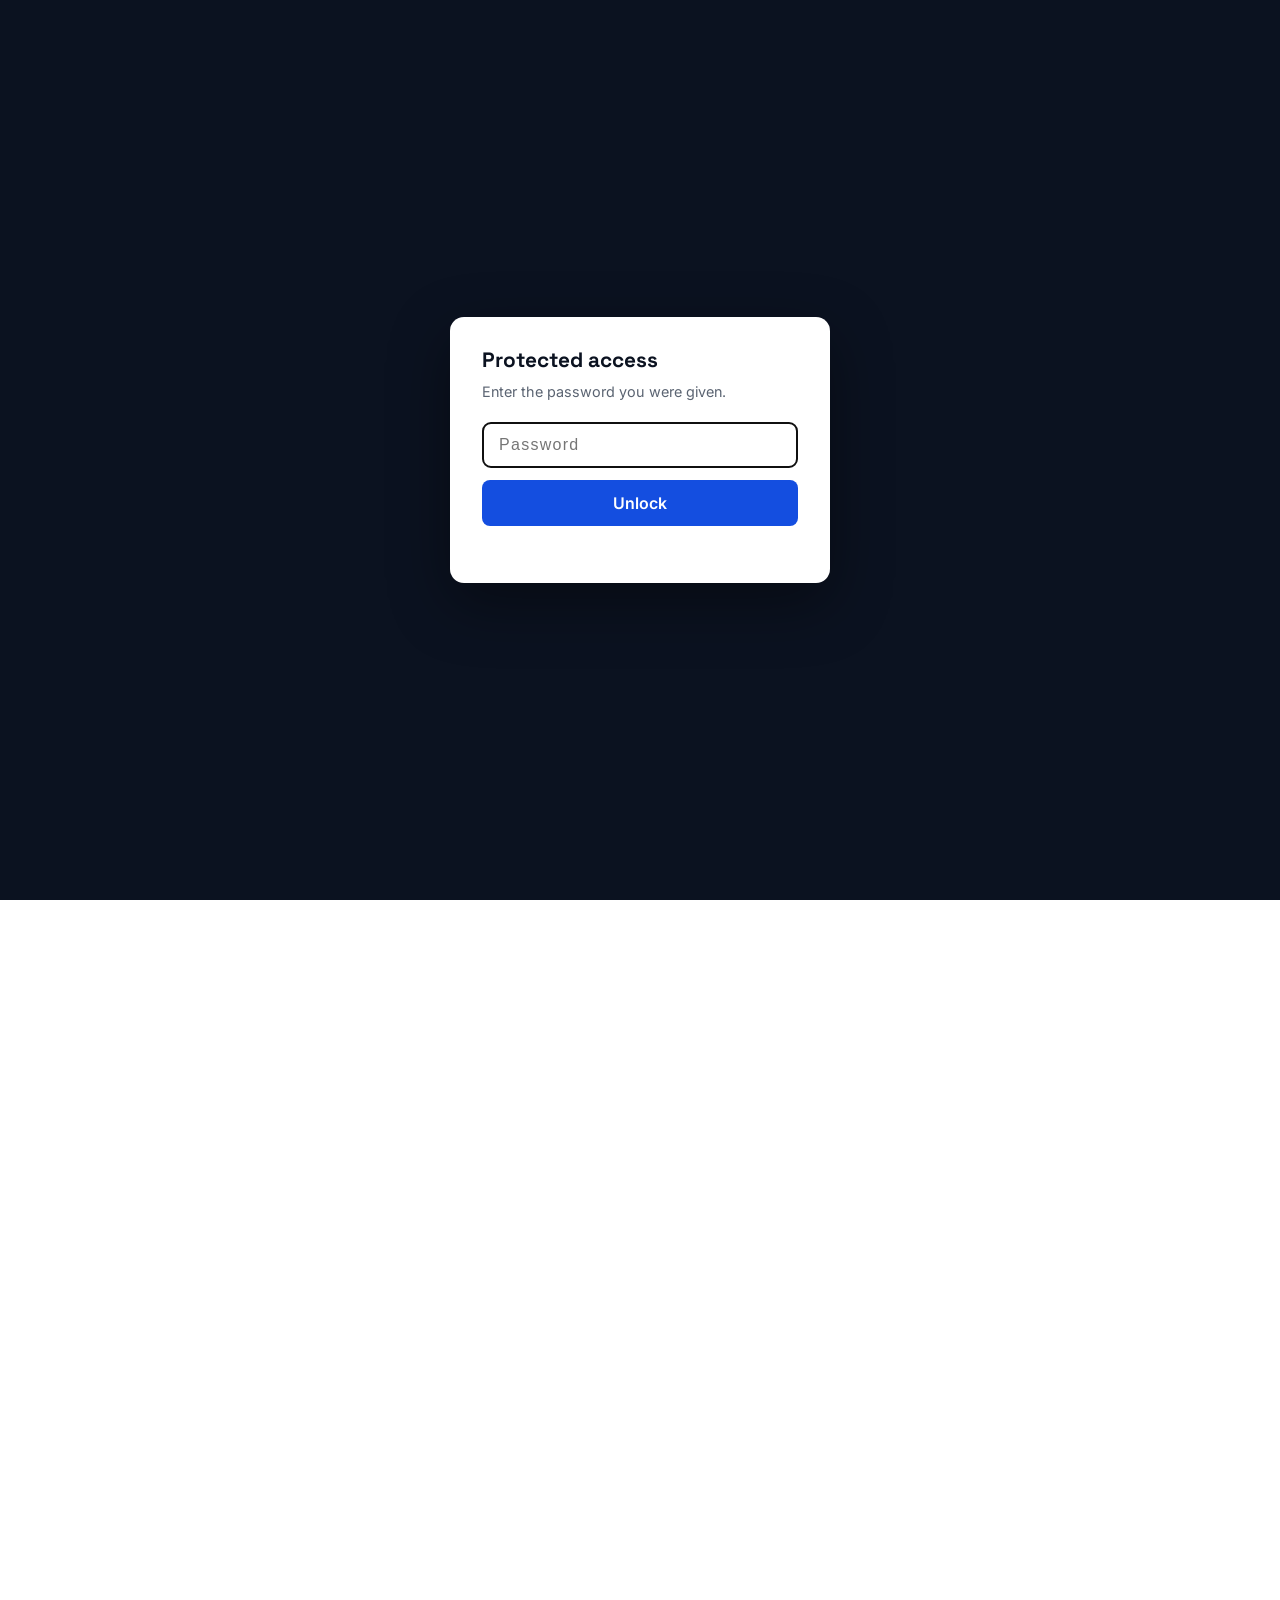
==== commit 60659718: "Pitch deck: new defense deck, add company deck and one-pager to learn and dataroom; default language" ====
--- a/dataroom/index.html
+++ b/dataroom/index.html
@@ -99,8 +99,22 @@
       <a href="../assets/docs/pitchdeck.pdf" class="resource-card" target="_blank" rel="noopener">
         <div class="resource-icon"><svg width="20" height="20" viewBox="0 0 24 24" fill="none" stroke="currentColor" stroke-width="2"><path d="M14 2H6a2 2 0 0 0-2 2v16a2 2 0 0 0 2 2h12a2 2 0 0 0 2-2V8z"/><path d="M14 2v6h6"/></svg></div>
         <div class="resource-info">
-          <h3>Hydrodomus Pitch Deck</h3>
-          <p>PDF · updated 27 August 2026</p>
+          <h3>Hydrodomus Pitch Deck (Defense)</h3>
+          <p>PDF · 14 slides · updated 1 October 2026</p>
+        </div>
+      </a>
+      <a href="../assets/docs/pitchdeck-company.pdf" class="resource-card" target="_blank" rel="noopener">
+        <div class="resource-icon"><svg width="20" height="20" viewBox="0 0 24 24" fill="none" stroke="currentColor" stroke-width="2"><path d="M14 2H6a2 2 0 0 0-2 2v16a2 2 0 0 0 2 2h12a2 2 0 0 0 2-2V8z"/><path d="M14 2v6h6"/></svg></div>
+        <div class="resource-info">
+          <h3>Company Pitch Deck: Decentralizing Hydrogen Production</h3>
+          <p>PDF · 11 slides · updated 1 October 2026</p>
+        </div>
+      </a>
+      <a href="../assets/docs/one-pager.pdf" class="resource-card" target="_blank" rel="noopener">
+        <div class="resource-icon"><svg width="20" height="20" viewBox="0 0 24 24" fill="none" stroke="currentColor" stroke-width="2"><path d="M14 2H6a2 2 0 0 0-2 2v16a2 2 0 0 0 2 2h12a2 2 0 0 0 2-2V8z"/><path d="M14 2v6h6"/></svg></div>
+        <div class="resource-info">
+          <h3>Investor One-Pager (Defense)</h3>
+          <p>PDF · 1 page · updated 1 October 2026</p>
         </div>
       </a>
     </div>
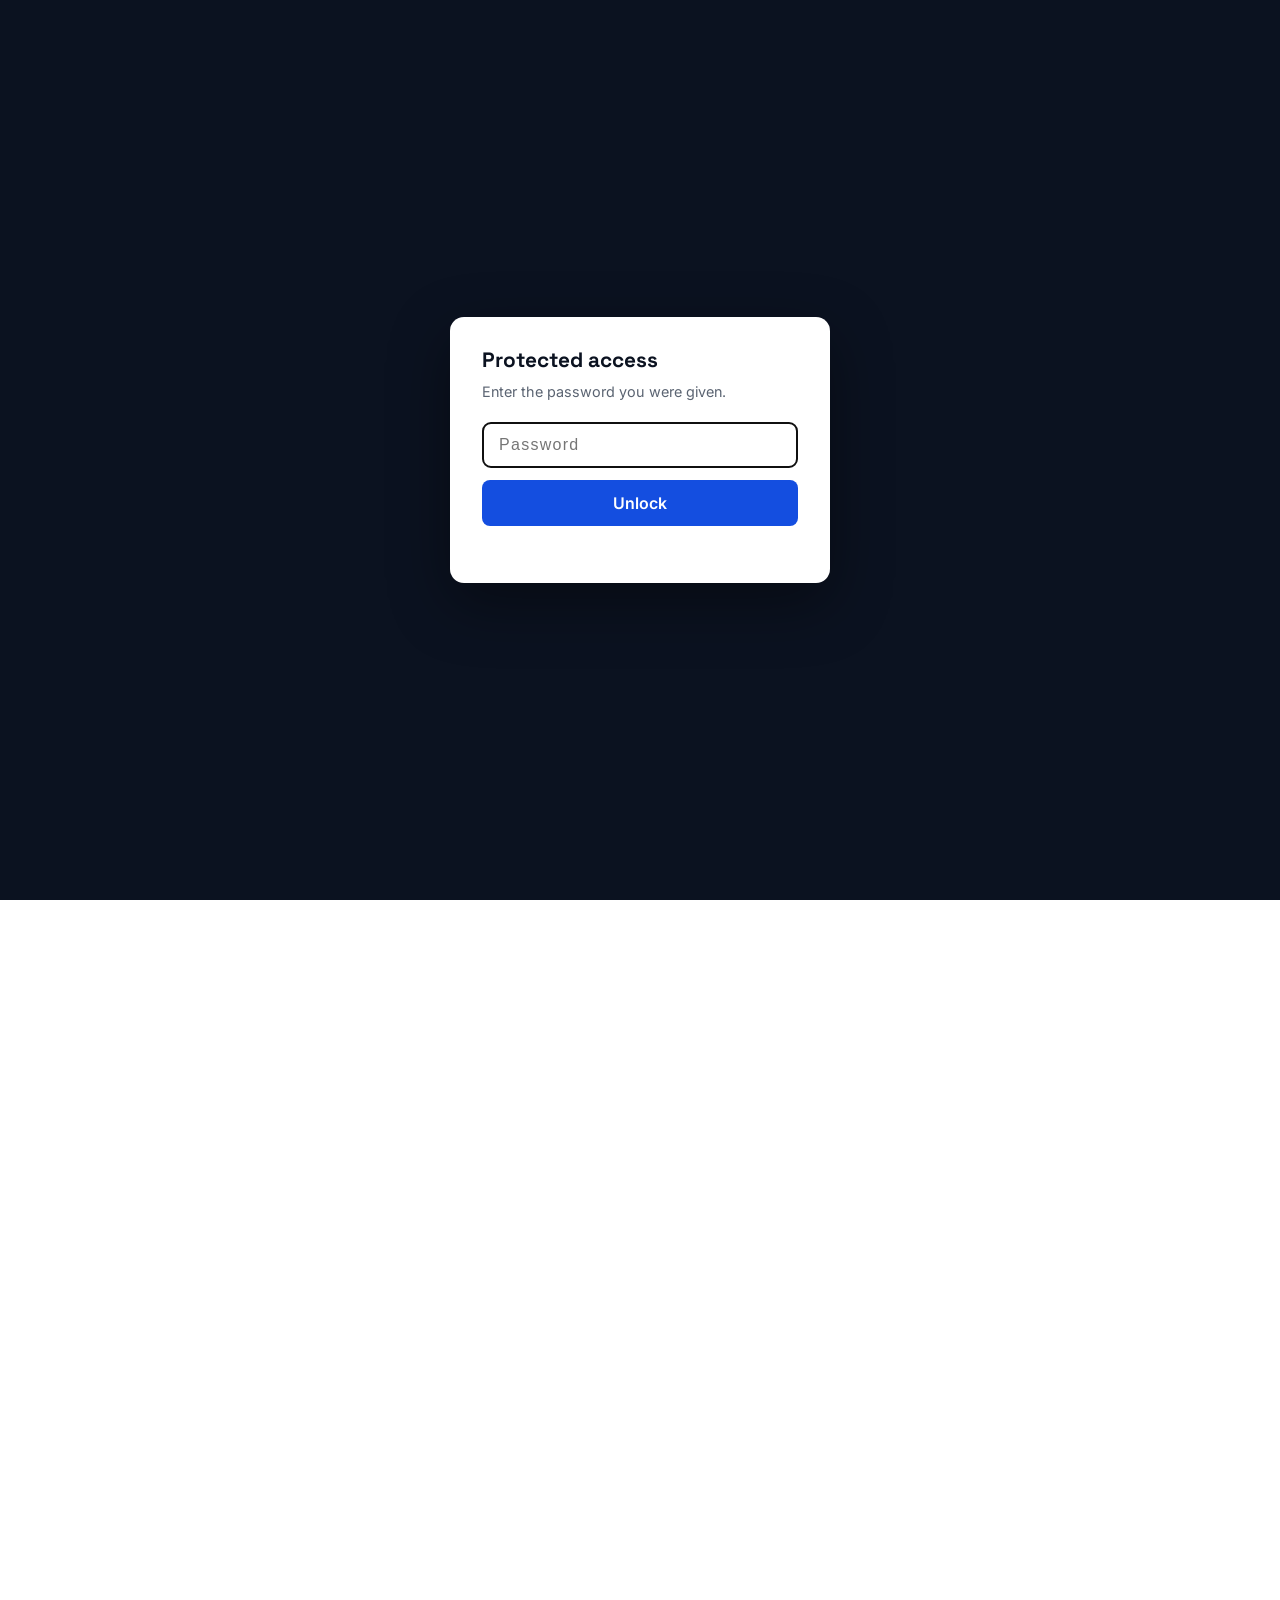
==== commit 59aef323: "Dataroom: remove cards linking to documents not hosted on the site Co-Authored-By: Claude Sonnet 5.5" ====
--- a/dataroom/index.html
+++ b/dataroom/index.html
@@ -121,43 +121,6 @@
   </section>
 
   <section class="dr-section">
-    <h2>Investor Updates</h2>
-    <p class="dr-desc">Monthly progress updates sent to our investor and advisor list.</p>
-    <div class="resource-grid">
-      <a href="../assets/docs/investor-update-august-2026.pdf" class="resource-card" target="_blank" rel="noopener">
-        <div class="resource-icon"><svg width="20" height="20" viewBox="0 0 24 24" fill="none" stroke="currentColor" stroke-width="2"><path d="M14 2H6a2 2 0 0 0-2 2v16a2 2 0 0 0 2 2h12a2 2 0 0 0 2-2V8z"/><path d="M14 2v6h6"/></svg></div>
-        <div class="resource-info"><h3>August 2026</h3><p>PDF</p></div>
-      </a>
-      <a href="../assets/docs/investor-update-july-2026.pdf" class="resource-card" target="_blank" rel="noopener">
-        <div class="resource-icon"><svg width="20" height="20" viewBox="0 0 24 24" fill="none" stroke="currentColor" stroke-width="2"><path d="M14 2H6a2 2 0 0 0-2 2v16a2 2 0 0 0 2 2h12a2 2 0 0 0 2-2V8z"/><path d="M14 2v6h6"/></svg></div>
-        <div class="resource-info"><h3>July 2026</h3><p>PDF</p></div>
-      </a>
-      <a href="../assets/docs/investor-update-june-2026.pdf" class="resource-card" target="_blank" rel="noopener">
-        <div class="resource-icon"><svg width="20" height="20" viewBox="0 0 24 24" fill="none" stroke="currentColor" stroke-width="2"><path d="M14 2H6a2 2 0 0 0-2 2v16a2 2 0 0 0 2 2h12a2 2 0 0 0 2-2V8z"/><path d="M14 2v6h6"/></svg></div>
-        <div class="resource-info"><h3>June 2026</h3><p>PDF</p></div>
-      </a>
-      <a href="../assets/docs/investor-update-february-2026.pdf" class="resource-card" target="_blank" rel="noopener">
-        <div class="resource-icon"><svg width="20" height="20" viewBox="0 0 24 24" fill="none" stroke="currentColor" stroke-width="2"><path d="M14 2H6a2 2 0 0 0-2 2v16a2 2 0 0 0 2 2h12a2 2 0 0 0 2-2V8z"/><path d="M14 2v6h6"/></svg></div>
-        <div class="resource-info"><h3>February 2026</h3><p>PDF</p></div>
-      </a>
-    </div>
-  </section>
-
-  <section class="dr-section">
-    <h2>Financing Ask &amp; Use of Funds</h2>
-    <p class="dr-desc">Sourced breakdown of the current raise and how it would be deployed.</p>
-    <div class="resource-grid">
-      <a href="../assets/docs/financing-needs.pdf" class="resource-card" target="_blank" rel="noopener">
-        <div class="resource-icon"><svg width="20" height="20" viewBox="0 0 24 24" fill="none" stroke="currentColor" stroke-width="2"><path d="M14 2H6a2 2 0 0 0-2 2v16a2 2 0 0 0 2 2h12a2 2 0 0 0 2-2V8z"/><path d="M14 2v6h6"/></svg></div>
-        <div class="resource-info">
-          <h3>Financing Needs: Use of Funds</h3>
-          <p>PDF · IP, hardware, certification, team &amp; opex, sourced line by line</p>
-        </div>
-      </a>
-    </div>
-  </section>
-
-  <section class="dr-section">
     <h2>Round Terms &amp; Cap Table</h2>
     <p class="dr-desc">Hydrodomus is a single-founder French SAS (no prior priced rounds), with two advisors onboarding at 0.5% each. The company is raising via BSA AIR (French SAFE-equivalent).</p>
     <div class="dr-table-wrap">
